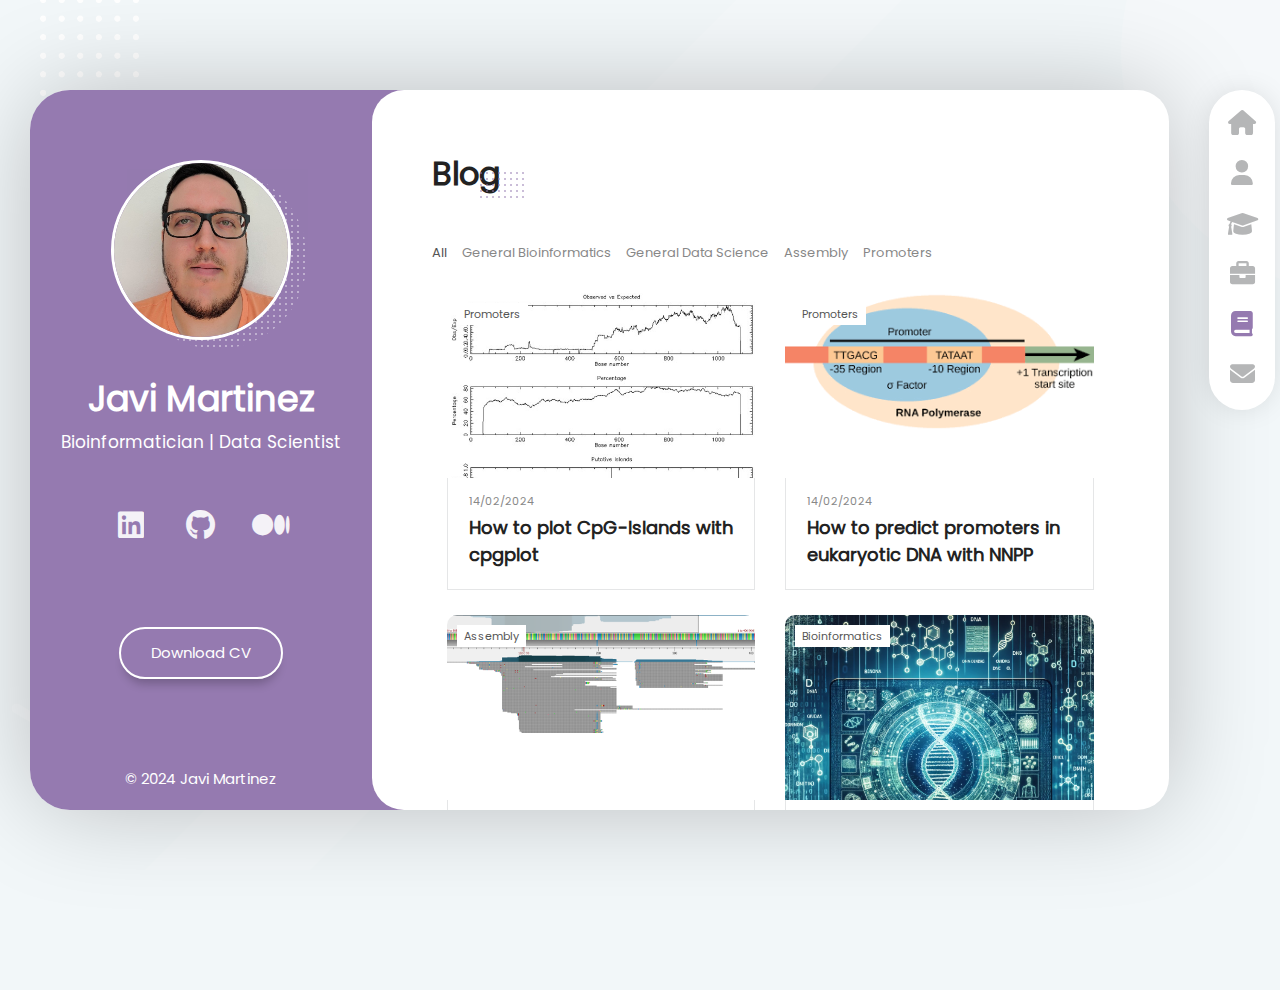
==== blog.html @ c874bdb6 "cpgplot post" ====
<!DOCTYPE html>
<html lang="en">


<head>
    <meta charset="UTF-8">
    <meta name="viewport" content="width=device-width, initial-scale=1.0, maximum-scale=1">
    <title>Javi Martinez | Blog</title>
    <!-- ESTILOS -->
    <link rel="stylesheet" href="assets/fonts/fontawesome-free-6.1.2-web/css/all.min.css">
    <link rel="stylesheet" href="assets/fonts/poppins/poppins.css">
    <link rel="icon" type="image/x-icon" href="assets/img/faviconmorado.ico">
    <link rel="stylesheet" href="assets/css/reset.css">
    <link rel="stylesheet" href="assets/css/scroll.css">
    <link rel="stylesheet" href="assets/css/styles.css">
    <link rel="stylesheet" href="assets/css/responsive.css">
    <script src="assets/js/menu.js" defer></script>
</head>


<body>

    <!-- Layout principal -->
    <div class="layout">

        <!-- Barra lateral -->
        <aside class="layout__aside">
            <section class="aside__user-info">
                
                <!-- Informacion general -->
                <div class="user-info__general">
                    <div class="user-info__container-image">
                        <img src="assets/img/perfil.jpg" alt="Foto de perfil" class="user-info__image">
                    </div>
                    <h2 class="user-info__name">Javi Martinez</h2>
                    <h4 class="user-info__job">Bioinformatician | Data Scientist</h4>
                </div>

                <!-- Navegacion -->
                <nav class="layout__menu">
                    <ul class="menu__list">
                        <li class="menu__option">
                            <a href="index.html" class="menu__link">
                                <i class="menu__icon fa-solid fa-house"></i>
                                <span class="menu__overlay">Home</span>
                            </a>
                        </li>
                        <li class="menu__option">
                            <a href="about.html" class="menu__link">
                                <i class="menu__icon fa-solid fa-user"></i>
                                <span class="menu__overlay">About me</span>
                            </a>
                        </li>
                        <li class="menu__option">
                            <a href="curriculum.html" class="menu__link">
                                <i class="menu__icon fa-solid fa-graduation-cap"></i>
                                <span class="menu__overlay">Curriculum</span>
                            </a>
                        </li>
                        <li class="menu__option">
                            <a href="portfolio.html" class="menu__link">
                                <i class="menu__icon fa-solid fa-briefcase"></i>
                                <span class="menu__overlay">Portfolio</span>
                            </a>
                        </li>
                        <li class="menu__option">
                            <a href="blog.html" class="menu__link menu__link--active">
                                <i class="menu__icon fa-solid fa-book"></i>
                                <span class="menu__overlay">Blog</span>
                            </a>
                        </li>
                        <li class="menu__option">
                            <a href="contact.html" class="menu__link">
                                <i class="menu__icon fa-solid fa-envelope"></i>
                                <span class="menu__overlay">Contact</span>
                            </a>
                        </li>
                    </ul>
                </nav>

                <!-- Redes sociales -->
                <div class="user-info__links">
                    <ul class="links__social">
                        <li class="social__option">
                            <a href="https://www.linkedin.com/in/javier-martinez-delgado/" class="social__link" target="_blank">
                                <i class="social__icon fa-brands fa-linkedin"></i>
                            </a>
                        </li>
                        <li class="social__option">
                            <a href="https://github.com/JaviMartinezBio" class="social__link" target="_blank">
                                <i class="social__icon fa-brands fa-github"></i>
                            </a>
                        </li>
                        <li class="social__option">
                            <a href="https://javimartinezbio.medium.com" class="social__link" target="_blank">
                                <i class="social__icon fa-brands fa-medium"></i>
                            </a>
                        </li>
                    </ul>
                </div>
                <!-- CV -->
                <div class="user-info__buttons">
                    <a href="assets/pdf/CVJavierMartinezDelgadoEN.pdf" class="user-info__btn" target="_blank" rel="noopener noreferrer">Download CV</a>
                </div>
                <!-- Footer -->
                <footer class="user-info__footer">
                    &copy; 2024 Javi Martinez
                </footer>
            </section>
        </aside>

        <!-- MENU RESPONSIVE -->
        <div class="layout__menu--toggle">
            <i class="menu-toggle__icon fa-solid fa-bars"></i>
            <i class="menu-toggle__icon fa-solid fa-xmark"></i>
        </div>
        <!-- CONTENIDO PRINCIPAL -->
        <main class="layout__content">
            <section class="content__page content__blog">
                <header class="blog__header">
                    <h1 class="blog__title">Blog</h1>
                </header>
                <nav class="blog__navbar">
                    <ul class="blog__menu">
                        <li class="blog__option blog__option--active">
                            <a href="#" class="blog__link" data-category="todos">All</a>
                        </li>
                        <li class="blog__option">
                            <a href="#" class="blog__link" data-category="Introductionbioinformatics">General Bioinformatics</a>
                        </li>
                        <li class="blog__option">
                            <a href="#" class="blog__link" data-category="Introductiondatascience">General Data Science</a>
                        </li>
                        <li class="blog__option">
                            <a href="#" class="blog__link" data-category="assembly">Assembly</a>
                        </li>
                        <li class="blog__option">
                            <a href="#" class="blog__link" data-category="promoters">Promoters</a>
                        </li>
                    </ul>
                </nav>
                <section class="blog__articles">
                    <article class="articles__article" data-category="promoters">
                        <div class="article__top">
                            <div class="article__category">Promoters</div>
                            <a href="https://javimartinezbio.medium.com/how-to-plot-cpg-islands-with-cpgplot-89b939dc20ae" class="article__image-link" target="_blank">
                                <div class="article__mask">
                                    <img src="assets/img/cpgplot.jpg" class="article__image">
                                </div>
                                <div class="article__logo">
                                    <i class="fa-solid fa-book article__icon"></i>
                                </div>
                            </a>
                        </div>
                        <div class="article__bottom">
                            <time class="article__date" datetime="2024-08-30">14/02/2024</time>
                            <a href="" class="article__link">
                                <h2 class="article__title">How to plot CpG-Islands with cpgplot</h2>
                            </a>
                        </div>
                    </article>
                    <article class="articles__article" data-category="promoters">
                        <div class="article__top">
                            <div class="article__category">Promoters</div>
                            <a href="https://javimartinezbio.medium.com/how-to-predict-promoters-in-eukaryotic-dna-with-nnpp-2cdaf3b7ef02" class="article__image-link" target="_blank">
                                <div class="article__mask">
                                    <img src="assets/img/promoterprediction.png" class="article__image">
                                </div>
                                <div class="article__logo">
                                    <i class="fa-solid fa-book article__icon"></i>
                                </div>
                            </a>
                        </div>
                        <div class="article__bottom">
                            <time class="article__date" datetime="2024-08-30">14/02/2024</time>
                            <a href="" class="article__link">
                                <h2 class="article__title">How to predict promoters in eukaryotic DNA with NNPP</h2>
                            </a>
                        </div>
                    </article>
                    <article class="articles__article" data-category="assembly">
                        <div class="article__top">
                            <div class="article__category">Assembly</div>
                            <a href="https://javimartinezbio.medium.com/de-novo-assembly-in-ugene-with-cap3-2833558ce14b" class="article__image-link" target="_blank">
                                <div class="article__mask">
                                    <img src="assets/img/UGENECAP3.png" class="article__image">
                                </div>
                                <div class="article__logo">
                                    <i class="fa-solid fa-book article__icon"></i>
                                </div>
                            </a>
                        </div>
                        <div class="article__bottom">
                            <time class="article__date" datetime="2024-08-30">11/02/2024</time>
                            <a href="" class="article__link">
                                <h2 class="article__title">De novo assembly in UGENE with CAP3</h2>
                            </a>
                        </div>
                    </article>
                    <article class="articles__article" data-category="Introductionbioinformatics">
                        <div class="article__top">
                            <div class="article__category">Bioinformatics</div>
                            <a href="https://javimartinezbio.medium.com/types-of-biological-databases-d098a560b082" class="article__image-link" target="_blank">
                                <div class="article__mask">
                                    <img src="assets/img/tiposdebbddbiologicas.png" class="article__image">
                                </div>
                                <div class="article__logo">
                                    <i class="fa-solid fa-book article__icon"></i>
                                </div>
                            </a>
                        </div>
                        <div class="article__bottom">
                            <time class="article__date" datetime="2024-08-30">31/01/2024</time>
                            <a href="" class="article__link">
                                <h2 class="article__title">Types of biological databases</h2>
                            </a>
                        </div>
                    </article>
                    <article class="articles__article" data-category="Introductiondatascience">
                        <div class="article__top">
                            <div class="article__category">Data Science</div>
                            <a href="https://javimartinezbio.medium.com/variable-types-and-properties-3a498f753d45" class="article__image-link" target="_blank">
                                <div class="article__mask">
                                    <img src="assets/img/VariableTypespost.jpg" class="article__image">
                                </div>
                                <div class="article__logo">
                                    <i class="fa-solid fa-book article__icon"></i>
                                </div>
                            </a>
                        </div>
                        <div class="article__bottom">
                            <time class="article__date" datetime="2024-08-30">31/05/2022</time>
                            <a href="" class="article__link">
                                <h2 class="article__title">Variable types and properties. A simple review</h2>
                            </a>
                        </div>
                    </article>
                </section>
            </section>
        </main>
    </div>
    <script src="assets/js/blog.js"></script>
</body>
</html>
---- assets/fonts/poppins/poppins.css ----
@font-face {
    font-family: "Poppins";
    src: url("./Poppins-Regular.ttf") format("truetype");
    font-weight: 400;
    font-style: normal;
}
---- assets/css/scroll.css ----
:root{
    --color-scrollbar: #d3d3d3;
    --color-background-scrollbar: #eeeeee;
}
/* MOZ y FIREFOX */
.content__page{
    scrollbar-width: thin;
    scrollbar-color: var(--color-scrollbar) transparent;
}
/* WEBKIT CHROME CHROMIUM */
.content__page::-webkit-scrollbar{
    width: 25px;
    background: transparent;
}

.content__page::-webkit-scrollbar-thumb{
    border: 10px solid transparent;
    box-shadow: none;
    border-radius: 40px;
}

.content__page:hover::-webkit-scrollbar-thumb{
    box-shadow: inset 0 0 0 10px var(--color-scrollbar);
}

.content__page:hover::-webkit-scrollbar-thumb:hover{
    box-shadow: inset 0 0 0 10px var(--color-secondary);
    border: 8.75px solid transparent;
}

.content__page::-webkit-scrollbar-track{
    background: transparent;
    border-radius: 40px;
    margin: 40px 0;
}

/* SCROLL CHROME BARRA LATERAL */
.layout__aside::-webkit-scrollbar{
    width: 25px;
    background: var(--color-secondary);
}

.layout__aside::-webkit-scrollbar-thumb{
    border: 10px solid transparent;
    box-shadow: none;
    border-radius: 40px;
}

.layout__aside:hover::-webkit-scrollbar-thumb{
    box-shadow: inset 0 0 0 10px var(--color-principal);
}

.layout__aside:hover::-webkit-scrollbar-thumb:hover{
    box-shadow: inset 0 0 0 10px var(--color-principal);
    border: 8.75px solid transparent;
}

.layout__aside::-webkit-scrollbar-track{
    background: transparent;
    border-radius: 40px;
    margin: 40px 0;
}

/* SCROLL MOZ BARRA LATERAL */
.layout__aside{
    scrollbar-width: thin;
    scrollbar-color: var(--color-scrollbar) var(--color-secondary);
}
---- assets/css/styles.css ----
/* Interesante lo de las variables, el margin 10vh auto para centrar, el rem, el hacer la foto redonda con overflow hidden y ponerle un borde */
/* Overflow auto para el scroll */
/* La funcion calc para calcular 50%-3rem */
/* VARIABLES */

:root{
    --color-principal: #ffffff;
    --color-secondary: #957AB0; 
    --color-background: #F2F7F9;
    --color-transparent: transparent;
    --color-icons: #B5B6B7;
    --color-titles: #222222;
    --color-subtitles: #888888;
    --color-text: #555555;
    --color-border-reviews:#E5E6E7;
    --color-company: #A5A6A7;
    --color-certificates: #F5F5F5;
    --color-background-contact: #FCFCFC;
}
/* 4B908B turquesa oscuro */
/* 957AB0 */
/* :root{
    --color-principal: #ffffff;
    --color-secondary: #04B4E0; 
    --color-background: #F2F7F9;
    --color-transparent: transparent;
    --color-icons: #B5B6B7;
    --color-titles: #222222;
    --color-subtitles: #888888;
    --color-text: #555555;
    --color-border-reviews:#E5E6E7;
    --color-company: #A5A6A7;
    --color-certificates: #F5F5F5;
    --color-background-contact: #FCFCFC;
} */


/* ESTILOS GENERALES */
html{
    font-size: 10px;
}

body{
    width: 100%;
    height: 100%;
    font-family: "Poppins",Helvetica, sans-serif;
    font-size: 1.5rem;
    background-color: var(--color-background);
    color: var(--color-text);
    overflow: hidden;
}

h1,h2,h3,h4,h5,h6{
    color: var(--color-titles);
}

/* IMAGEN DE FONDO */
body{
    background-image: url("../img/fondo.png");
    background-repeat: no-repeat;
    background-size: cover;
    background-position: -20px -120px;
}

/* ESTRUCTURA PRINCIPAL */
.layout{
    position: relative;
    min-width: 1290px;
    width: 75%;
    height: 80vh;
    min-height: 80vh;
    margin: 10vh auto;
    display: grid;
    grid-template-areas: "aside content";
    grid-template-columns: 30% 70%;
    /* Sombra */
    border-radius: 4rem;
    box-shadow: 0 0 100px -5px rgba(0, 0, 0, 0.25);
    /* overflow: hidden; */
}

/* BARRA LATERAL AZUL */
.layout__aside{
    grid-area: aside;
    border-radius: 4rem 0 0 4rem;
    overflow: auto;
    overflow-x: hidden;
}

.aside__user-info{
    display: flex;
    flex-direction: column;
    align-items: center;
    text-align: center;

    min-height: 100%;
    min-width: 30rem;

    background-color: var(--color-secondary);
    color: var(--color-principal);
}

.user-info__container-image{
    position: relative;
    display: inline-block;
    width: 18rem;
    margin-top: 7rem;
    z-index: 1;
    /* overflow: hidden; */
    /* Se comenta para poder poner la sombra detras de la foto, y se pone el backgroundcolor, border y borderradius a la imagen */
}

.user-info__image{
    width: 100%;
    background-color: var(--color-principal);
    border: 0.3rem solid var(--color-principal);
    border-radius: 20rem;
    
}

.user-info__container-image::after{
    content: '';
    position: absolute;
    z-index: -1;
    top: 5%;
    left: 9%;
    width: 100%;
    height: 100%;
    background-image: -webkit-repeating-radial-gradient(center center, #fff, #fff 1px, transparent 0px, transparent 100%);
    background-size: 0.6rem 0.6rem;
    border-radius: 20rem;
    opacity: 0.4;
}

.user-info__name{
    color: var(--color-principal);
    font-size: 3.5rem;
    margin-top: 2.6rem;
}

.user-info__job{
    color: var(--color-principal);
    font-size: 1.7rem;
    font-weight: 200;
    margin-top: 0.5rem;
}

.user-info__links{
    margin-top: 2.5rem;
    margin-bottom: 3.6rem;
}

.links__social{
    margin-top: 2rem;
    text-align: center;
    display: flex;
    flex-direction: row;
}

.social__option{
    height: 5rem;
    width: 5rem;
    font-size: 3rem;
    line-height: 5rem;
    opacity: 0.9;
    border-radius: 3rem;
    transition: all 0.3s ease-in-out;
    margin: 0 1rem;
}

.social__option:hover{
    opacity: 1;
    background-color: rgba(255, 255, 255, 0.20);
}

.user-info__buttons{
    margin-top: 4rem;
    text-align: center;
    margin-bottom: 4rem;
}

.user-info__btn{
    padding: 3rem;
    padding-top: 1.3rem;
    padding-bottom: 1.3rem;
    border: 2px solid var(--color-principal);
    border-radius: 3.2rem;
    color: var(--color-principal);
    box-shadow: 0 10px 10px -5px rgba(0, 0, 0, 0.22);
    transition: all 0.3s ease-in-out;
}

.user-info__btn:hover{
    background-color: var(--color-principal);
    color: var(--color-secondary);
}

.user-info__footer{
    position: absolute;
    bottom: 2rem;
    font-size: 1.5rem;
}

/* CONTENIDO */
.layout__content{
    grid-area: content;
    background-color: var(--color-secondary);
    border-radius: 0 10rem 10rem 0;
    height: 100%;
    min-height: 100%;
}

.content__page{
    /* height: 100%; */
    background-color: var(--color-principal);
    min-height: 100%;
    border-radius: 3.2rem;
    display: flex;
    flex-direction: column;
    justify-content: center;
    align-items: center;
}

.page__name{
    font-size: 6rem;
    margin-bottom: 1rem;
}

.page__job{
    font-size: 2.1rem;
    font-weight: lighter;
    color: var(--color-subtitles);

}





/* MENU LATERAL */
.layout__menu{
    display: block;
    position: absolute;
    top: 0;
    right: -150px;
    background-color: var(--color-transparent);
    min-width: 11rem;
}

.menu__list{
    display: flex;
    flex-direction: column;
    justify-content: space-between;
    align-items: center;
    position: relative;
    background-color: var(--color-principal);
    width: 60%;
    min-height: 32rem;
    box-shadow: 0 0 3rem -0.5rem rgba(0, 0, 0, 0.15);
    border-radius: 5rem;
    padding: 2rem 0;
}

.menu__option{
    display: block;
    width: 100%;
    text-align: center;
}


.menu__icon{
    color: var(--color-icons);
    font-size: 2.5rem;
    transition: all 0.2s ease-in-out;
}

.menu__option:hover .menu__icon,
.menu__link--active .menu__icon{
    color: var(--color-secondary);
}

.menu__overlay{
    position: absolute;
    margin-top: -2.8rem;
    opacity: 0;
    display: block;
    color: var(--color-principal);
    background-color: var(--color-secondary);
    white-space: nowrap;
    padding: 0.5rem 1rem;
    /* transition: all 0.1s ease-in-out; */
}

.menu__link:hover .menu__overlay{
    opacity: 1;
    right: 100%;
}

/* SOBRE MI */
/* ESTILOS GENERALES PARA OTRAS PAGINAS */
.content__about,
.content__resume{
    height: 100%;
    min-height: 100%;
    overflow: auto;
    padding: 6rem;
    padding-right: 3rem;
    display: block;
}

.about__header,
.resume__header{
    margin-bottom: 4.5rem;
    display: inline-block;
}

.about__title,
.resume__title{
    font-size: 3.2rem;
    position: relative;
}

.about__title::after,
.resume__title::after{
    content: "";
    position: absolute;
    width: 50px;
    height: 30px;	
    background-image: -webkit-repeating-radial-gradient(center center, var(--color-secondary), var(--color-secondary) .75px, transparent 0px, transparent 100%);
    background-size: 0.6rem 0.6rem;
    top: 20px;
    right: -28px;
    opacity: 0.5;
}

.title__color{
    color: var(--color-secondary);
}

/* INFORMACION PERSONAL DE SOBRE MI */
.about__personal-info{
    width: 100%;
    display: flex;
    flex-direction: row;
    margin-bottom: 5rem;
}

.personal-info__bio{
    flex-basis: 55%;
}

.personal-info__description{
    font-size: 1.5rem;
    line-height: 2.4rem;
}

.personal-info__data{
    flex-basis: 40%;
    padding: 0 1.5rem;
    margin-left: 5rem;
}

.personal-info__option{
    margin-bottom: 1rem;
}

.personal-info__title{
    color: var(--color-secondary);
    margin-right: 0.5rem;
    font-weight: 700;
}
/* ESTILOS COMPARTIDOS SERVICIOS Y REVIEWS */
.about__services,
.about__reviews{
    width: 100%;
    margin-bottom: 3rem;
}
.services__header,
.reviews__header{
    display: inline-block;
    padding-right: 1.2rem;
    position: relative;
    margin-bottom: 2.5rem;
}

/* SERVICIOS */
.services__title,
.reviews__title{
    font-size: 2.1rem;
}
.services__title::after,
.reviews__title::after{
    content: "";
    position: absolute;
    width: 30px;
    height: 20px;	
    background-image: -webkit-repeating-radial-gradient(center center, var(--color-secondary), var(--color-secondary) .75px, transparent 0px, transparent 100%);
    background-size: 0.6rem 0.6rem;
    top: 15px;
    right: 0px;
    opacity: 0.5;
}

.services__container{
    display: flex;
    flex-direction: row;
    width: 100%;
    flex-wrap: wrap;
}

.services__service{
    flex-basis: calc(50% - 3rem);
    margin-right: 3rem;
    margin-bottom: 1.5rem;
}

.service__real-icon{
    color: var(--color-secondary);
    font-size: 3.8rem;
}

.service__title{
    font-size: 1.8rem;
    margin: 0.5rem 0;
}

.service__description{
    font-size: 1.5rem;
    line-height: 2.4rem;
    /* text-align: justify; */
}

/* REVIEWS */
.reviews__container{
    width: 100%;
    display: flex;
    flex-direction: row;
    flex-wrap: wrap;
}

.reviews__review{
    flex-basis: calc(50% - 2.5rem);
    border: 2px solid var(--color-border-reviews);
    border-radius: 2rem;
    padding-top: 0;
    padding-right: 2.5rem;
    padding-left: 2.5rem;
    padding-bottom: 1.5rem;
    margin-right: 2.5rem;
    margin-top: 4.5rem;
    margin-bottom: 1rem;
}

.review__image-container{
    width: 100%;
}

.review__image{
    max-width: 9rem;
    max-height: 9rem;
    border-radius: 9rem;
    margin: 0 auto;
    margin-top: -4.5rem;
    margin-bottom: 2rem;
    box-shadow: 0 10px 10px -7px rgba(0, 0, 0, 0.22);
}

.review__description{
    margin-bottom: 1rem;
}

.review__text{
    font-size: 1.5rem;
    line-height: 2.4rem;
    /* text-align: justify; */
}

.review__author{
    margin-top: 2rem;
    display: flex;
    flex-direction: row;
    justify-content: space-between;
}

.review__name{
    margin-bottom: 0.5rem;
    font-size: 1.5rem;
}

.review__company{
    color: var(--color-company);
    font-weight: 300;
    font-size: 1.3rem;
}

.review__icon{
    font-size: 4rem;
    opacity: 0.5;
    color: var(--color-secondary);
}

/* CLIENTES */
.about__clients{
    width: 100%;
    margin-bottom: 2rem;
}

.clients__header{
    display: inline-block;
    padding-right: 1.2rem;
    position: relative;
    margin-bottom: 3rem;
}

.clients__title{
    font-size: 2.1rem;
}

.clients__title::after{
    content: "";
    position: absolute;
    width: 30px;
    height: 20px;	
    background-image: -webkit-repeating-radial-gradient(center center, var(--color-secondary), var(--color-secondary) .75px, transparent 0px, transparent 100%);
    background-size: 0.6rem 0.6rem;
    top: 15px;
    right: 0px;
    opacity: 0.5;
}

.clients__container{
    width: 100%;
    display: flex;
    flex-direction: row;
    /* flex-wrap: wrap; */
    justify-content: space-between;
}

.clients__link{
    display: block;
    width: 100%;
    opacity: 0.7;
    transition: all 0.3s ease-in-out;
}
.clients__link:hover{
    display: block;
    width: 100%;
    opacity: 1;
}

.clients__image{
    width: 145px;
    padding: 1.5rem;
    margin-bottom: 1.5rem;
}

/* PRECIO */
.about__prices{
    width: 100%;
    margin-bottom: 5rem;
}

.prices__header{
    display: inline-block;
    padding-right: 1.2rem;
    position: relative;
    margin-bottom: 3rem;
}

.prices__title{
    font-size: 2.1rem;
}

.prices__title::after{
    content: "";
    position: absolute;
    width: 30px;
    height: 20px;	
    background-image: -webkit-repeating-radial-gradient(center center, var(--color-secondary), var(--color-secondary) .75px, transparent 0px, transparent 100%);
    background-size: 0.6rem 0.6rem;
    top: 15px;
    right: 0px;
    opacity: 0.5;
}

.prices__container{
    margin-bottom: 5rem;
    display: flex;
    flex-direction: row;
    /* flex-wrap: wrap; */
    /* justify-content: space-between; */
}

.prices__box{
    flex-basis: 50%;
    border: 2px solid var(--color-border-reviews);
    padding: 3rem;
    margin-right: 3rem;
    border-radius: 1.5rem;
    text-align: center;
    transition: all 0.3s ease-in-out;
}

.prices__box:last-of-type{
    margin-right: 0;
}

.prices__box:hover{
    box-shadow: 0 18px 24px -10px rgba(0, 0, 0, 0.15);
    transform: translateY(-1rem);
}

.prices__subtitle{
    margin-bottom: 3rem;
}

.prices__text{
    position: relative;
    display: inline-block;
}

.prices__box:hover .prices__text::after{
    content: "";
    height: 0.2rem;
    background-color: var(--color-secondary);
    position: absolute;
    left: 0;
    bottom: -0.3rem;
    right: 0;
}

.prices__price{
    padding-bottom: 1rem;
}

.prices__number{
    font-size: 4.2rem;
    line-height: 1;
    color: var(--color-titles);
    display: block;
}

.prices__advice{
    color: var(--color-subtitles);
    display: block;
}

.prices__buy{
    padding-top: 2.5rem;
    padding-bottom: 3rem;
}

.prices__btn{
    display: inline-block;
    border: 2px solid var(--color-border-reviews);
    box-shadow: 0 10px 10px -8px var(--color-border-reviews);
    border-radius: 3rem;
    padding: 1.2rem 3.1rem;
    transition: all 0.3s ease-in-out;
}

.prices__btn:hover{
    background-color: var(--color-secondary);
    color: var(--color-principal);
    border: 2px solid var(--color-secondary);
}

.prices__reward{
    font-size: 1.4rem;
    padding: 0.6rem 0;
}

/* EXTRA */
.about__extra{
    width: 100%;
    margin-bottom: 5rem;
}

.extra__header{
    display: inline-block;
    padding-right: 1.2rem;
    position: relative;
    margin-bottom: 3rem;
}

.extra__title{
    font-size: 2.1rem;
}

.extra__title::after{
    content: "";
    position: absolute;
    width: 30px;
    height: 20px;	
    background-image: -webkit-repeating-radial-gradient(center center, var(--color-secondary), var(--color-secondary) .75px, transparent 0px, transparent 100%);
    background-size: 0.6rem 0.6rem;
    top: 15px;
    right: 0px;
    opacity: 0.5;
}

.extra__container{
    width: 100%;
    display: flex;
    flex-direction: row;
    flex-wrap: wrap;
    justify-content: space-between;
    margin-bottom: 1.5rem;
}

.extra__info{
    flex-basis: 30%;
    border: 2px solid var(--color-border-reviews);
    text-align: center;
    border-radius: 1rem;
    padding: 2.5rem 1rem;
    transition: all 0.3s ease-in-out;
}

.extra__info:hover{
    box-shadow: 0 18px 24px -10px rgba(0, 0, 0, 0.15);
    transform: translateY(-0.5rem);
}

.extra__icon{
    font-size: 3.3rem;
    color: var(--color-secondary);
    margin-bottom: 1rem;
}

.extra__subtitle{
    font-size: 1.5rem;
    margin: 1.5rem;
}

.extra__quantity{
    display: block;
    font-size: 3.6rem;
    line-height: 5rem;
    margin: 1.5rem 1rem;
    margin-bottom: 0;
    color: var(--color-subtitles);
}

/* CURRICULUM */

.resume__subheader{
    display: inline-block;
    padding-right: 1.2rem;
    position: relative;
    margin-bottom: 3rem;
}

.resume__subtitle{
    font-size: 2.1rem;
}

.resume__subtitle::after{
    content: "";
    position: absolute;
    width: 30px;
    height: 20px;	
    background-image: -webkit-repeating-radial-gradient(center center, var(--color-secondary), var(--color-secondary) .75px, transparent 0px, transparent 100%);
    background-size: 0.6rem 0.6rem;
    top: 15px;
    right: 0px;
    opacity: 0.5;
}

.resume__container{
    width: 100%;
    display: flex;
    flex-direction: row;
}

.resume__left{
    flex-basis: 58%;
    margin-right: 1.5rem;
}

.resume__timelines{
    margin-bottom: 5rem;
}

.timelines__timeline{
    position: relative;
    width: 100%;
    display: flex;
    flex-direction: row;
    margin-bottom: 1.5rem;
}

.timeline__header{
    flex-basis: 30%;
    text-align: right;
    padding-right: 2.5rem;
}

.timeline_year{
    margin: 0.3rem 0;
    line-height: 1.9rem;
    font-size: 1.4rem;
}

.timeline__company{
    display: block;
    font-size: 1.3rem;
    font-weight: 300;
    color: var(--color-company);
}

.timeline__description{
    width: 70%;
    padding-left: 2.5rem;
    padding-right: 1.5rem;
}

.timeline__title{
    font-size: 1.6rem;
    margin-bottom: 0.3rem;
}

.timeline__text{
    font-size: 1.3rem;
    margin-bottom: 1rem;
}

.timeline__divider{
    position: absolute;
    top: 0;
    left: 30%;
    bottom: -18px;
    width: 1px;
    background-color: var(--color-background-scrollbar);
}

.timeline__divider::before{
    content: "";
    position: absolute;
    width: 17px;
    height: 17px;
    background-color: var(--color-secondary);
    border-radius: 10rem;
    margin-top: 0.4rem;
    margin-left: -0.8rem;
    opacity: 0.25;
}

.timeline__divider::after{
    content: "";
    position: absolute;
    width: 9px;
    height: 9px;
    background-color: var(--color-principal);
    border-radius: 10rem;
    margin-top: 0.8rem;
    margin-left: -0.4rem;
    opacity: 1;
    border: 2px solid var(--color-secondary);
}

/* DERECHA */
.resume__right{
    flex-basis: 41%;
    padding: 0 1.8rem;
}

.resume__skills{
    width: 100%;
    margin-bottom: 3rem;
}

.skills__title{
    display: flex;
    justify-content: space-between;
}

.skills__text{
    font-size: 1.3rem;
    line-height: 1.4rem;
    margin-bottom: 0.4rem;
}

.skills__number{
    font-size: 1.1rem;
    line-height: 1.4rem;
    margin-bottom: 0.4rem;
    color: var(--color-subtitles);
}

.skills__progressbar{
    height: 1rem;
    border: 1px solid var(--color-secondary);
    border-radius: 1rem;
    background-color: var(--color-principal);
    margin-bottom: 2rem;
}

.skills_percentage{
    background-color: var(--color-secondary);
    border: 2px solid var(--color-principal);
    height: 0.8rem;
    border-radius: 1rem;
    width: 40%;
}

.knowledges__list{
    display: flex;
    flex-direction: row;
    flex-wrap: wrap;
}

.knowledges__option{
    background-color: var(--color-secondary);
    border-radius: 0.3rem;
    color: var(--color-principal);
    font-size: 1.3rem;
    padding: 0.5rem 1rem;
    margin: 0.3rem;
}

.certificates__container{
    display: flex;
    flex-direction: row;
    flex-wrap: wrap;
    gap: 3rem;
}

.certificates__certificate{
    flex-basis: calc(50% - 1.5rem);
    border: 2px solid var(--color-border-reviews);
    border-radius: 0.8rem;
    display: flex;
    flex-direction: row;
}

.certificate__logo{
    flex-basis: 30%;/* Altura fija, ajusta este valor según tus necesidades */
    background-color: var(--color-certificates);
    padding: 2.5rem;
    display: flex;
    justify-content: center;
    align-items: center;
}


.certificate__image{
    width: 10rem;
}

.certificate__content{
    flex-basis: 70%;
    padding: 2rem 2.5rem;
    display: flex;
    flex-direction: column;
    justify-content: center;
}

.certificate__title{
    font-size: 1.6rem;
    margin-bottom: 0.5rem;
    height: 100%;
}

.certificate__id{
    display: block;
    font-size: 1.3rem;
    color: var(--color-subtitles);
    margin-bottom: 0.3rem;
}

.certiticate__date{
    font-size: 1.2rem;
    color: var(--color-subtitles);
    opacity: 0.9;
}

/* PORTFOLIO */
.content__portfolio{
    height: 100%;
    min-height: 100%;
    overflow: auto;
    padding: 6rem;
    padding-right: 3rem;
    display: block;
}

.portfolio__header{
    display: inline-block;
    margin-bottom: 4.5rem;
}

.portfolio__title{
    font-size: 3.2rem;
    position: relative;
}

.portfolio__title::after{
    content: "";
    position: absolute;
    width: 50px;
    height: 30px;	
    background-image: -webkit-repeating-radial-gradient(center center, var(--color-secondary), var(--color-secondary) .75px, transparent 0px, transparent 100%);
    background-size: 0.6rem 0.6rem;
    top: 20px;
    right: -28px;
    opacity: 0.5;
}


/* PORTFOLIO */
.portfolio__navbar{
    margin-bottom: 3rem;
}

.portfolio__menu{
    display: flex;
    flex-direction: row;
    flex-wrap: wrap;
    gap: 1.5rem;
}

.portfolio__option{
    font-size: 1.3rem;
    opacity: 0.7;
}

.portfolio__option--active{
    opacity: 1;
}

.portfolio__link{
    cursor: pointer;
}

.portfolio__link:hover{
    opacity: 1;
    color: var(--color-secondary);
    text-shadow: 0 0 1px rgba(0, 0, 0, 0.25);
}

.portfolio__gallery{
    display: flex;
    flex-direction: row;
    flex-wrap: wrap;
    gap: 1.5rem;
}

.gallery__item{
    flex-basis: calc(33.333% - 1.5rem);
    padding: 0.7rem;
    position: relative;
    /* border: 2px solid var(--color-border-reviews); */
    /* border-radius: 1rem; */
}

.gallery__container-image{
    overflow: hidden;
    border-radius: 1rem 1rem 0 0;
}
.gallery__image{
    transition: all 0.3s ease-in-out;
}

.gallery__image:hover{
    transform: scale(1.1);
}

.gallery__title{
    font-size: 1.6rem;
    padding: 1.5rem 0;
    font-weight: bold;
    border: 1px solid var(--color-border-reviews);
    border-top: 0;
    padding-left: 1.3rem;
}

.gallery__icon{
    position: absolute;
    top: 1.5rem;
    right: 1.5rem;
    background-color: var(--color-principal);
    color: var(--color-secondary);
    width: 3rem;
    height: 3rem;
    font-size: 1.6rem;
    text-align: center;
    line-height: 3rem;
    transition: all 0.45s ease-in-out;
    opacity: 0;
}

.gallery__category{
    position: absolute;
    top: 1.5rem;
    left: 1.5rem;
    background-color: var(--color-principal);
    color: var(--color-text);
    transition: all 0.45s ease-in-out;
    padding: 0.2rem 0.7rem;
    font-size: 1.1rem;
    opacity: 0;
}

.gallery__item:hover .gallery__icon,
.gallery__item:hover .gallery__category{
    opacity: 1;
}

.gallery__item:hover .gallery__title{
    color: var(--color-secondary);
}

.hidden{
    display: none;
}

/* BLOG */
.content__blog{
    height: 100%;
    min-height: 100%;
    overflow: auto;
    padding: 6rem;
    padding-right: 3rem;
    display: block;
}

.blog__header{
    display: inline-block;
    margin-bottom: 4.5rem;
}

.blog__title{
    font-size: 3.2rem;
    position: relative;
}

.blog__title::after{
    content: "";
    position: absolute;
    width: 50px;
    height: 30px;	
    background-image: -webkit-repeating-radial-gradient(center center, var(--color-secondary), var(--color-secondary) .75px, transparent 0px, transparent 100%);
    background-size: 0.6rem 0.6rem;
    top: 20px;
    right: -28px;
    opacity: 0.5;
}

/* BLOG */

.blog__navbar{
    margin-bottom: 3rem;
}

.blog__menu{
    display: flex;
    flex-direction: row;
    flex-wrap: wrap;
    gap: 1.5rem;
}

.blog__option{
    font-size: 1.3rem;
    opacity: 0.7;
}

.blog__option--active{
    opacity: 1;
}

.blog__link{
    cursor: pointer;
}

.blog__link:hover{
    opacity: 1;
    color: var(--color-secondary);
    text-shadow: 0 0 1px rgba(0, 0, 0, 0.25);
}

.blog__articles{
    display: flex;
    flex-direction: row;
    flex-wrap: wrap;
    margin-bottom: 2.5rem;
}

.articles__article{
    flex-basis: calc(50% - 1.5rem);
    padding: 0 1.5rem;
    position: relative;
    /* border: 2px solid var(--color-border-reviews); */
    border-radius: 1rem;
    /* overflow: hidden; */
    margin-bottom: 2.5rem;
}

.article__top{
    position: relative;
    overflow: hidden;
}

.article__category{
    position: absolute;
    top: 1rem;
    left: 1rem;
    font-size: 1.1rem;
    background-color: var(--color-principal);
    color: var(--color-text);
    padding: 0.1rem 0.7rem;
    line-height: 2rem;
    z-index: 3;
}

.article__mask{
    width: 100%;
    height: 18.5rem;
    overflow: hidden;
    border-radius: 1rem 1rem 0 0;
}

.article__image{
    display: block;
    z-index: 1;
    transition: all 0.45s ease-in-out;
}

.article__top:hover .article__image{
    transform: scale(1.1);
}

.article__logo{
    transition: all 0.45s ease-in-out;
    opacity: 0;
}

.article__icon{
    font-size: 4.4rem;
    position: absolute;
    top: calc(50% - 2.2rem);
    left: calc(50% - 2.2rem);
    color: var(--color-principal);
    width: 4.4rem;
    text-align: center;
}

.article__top:hover .article__logo{
    opacity: 1;
}

.article__bottom{
    padding: 2.1rem;
    padding-top: 1.5rem;
    border: 0.1rem solid var(--color-border-reviews);
    border-top: 0;
}

.article__date{
    display: block;
    font-size: 1.1rem;
    /* line-height: 1.2rem; */
    font-weight: 300;
    color: var(--color-subtitles);
}

.article__title{
    font-size: 1.8rem;
    margin-top: 0.5rem;
}

/* CONTACT */
.content__contact{
    height: 100%;
    min-height: 100%;
    overflow: auto;
    padding: 6rem;
    padding-right: 3rem;
    display: block;
}

.contact__header{
    display: inline-block;
    margin-bottom: 4.5rem;
}

.contact__title{
    font-size: 3.2rem;
    position: relative;
}

.contact__title::after{
    content: "";
    position: absolute;
    width: 50px;
    height: 30px;	
    background-image: -webkit-repeating-radial-gradient(center center, var(--color-secondary), var(--color-secondary) .75px, transparent 0px, transparent 100%);
    background-size: 0.6rem 0.6rem;
    top: 20px;
    right: -28px;
    opacity: 0.5;
}

.contact__container{
    display: flex;
    flex-direction: row;
}

.contact__info{
    flex-basis: 33%;
    padding: 0 1.5rem;
}

.contact__data{
    width: 100%;
    margin-bottom: 1.5rem;
    padding: 2rem 1rem;
    text-align: center;
    background-color: var(--color-background-contact);
    border: 1px solid var(--color-border-reviews);
}

.contact__icon{
    font-size: 3.3rem;
    color: var(--color-secondary);
}

.contact__subtitle{
    font-size: 1.5rem;
    margin-top: 1rem;
}

.contact__form-header{
    display: inline-block;
    padding-right: 1.2rem;
    position: relative;
    margin-bottom: 3rem;
}

.form-header__title{
    font-size: 2.1rem;
}

.form-header__title::after{
    content: "";
    position: absolute;
    width: 30px;
    height: 20px;	
    background-image: -webkit-repeating-radial-gradient(center center, var(--color-secondary), var(--color-secondary) .75px, transparent 0px, transparent 100%);
    background-size: 0.6rem 0.6rem;
    top: 15px;
    right: 0px;
    opacity: 0.5;
}

.contact__form-box{
    flex-basis: 66%;
    padding: 0 1.5rem;
}

.form__container{
    display: flex;
    flex-direction: row;
}

.form__left{
    flex-basis: 47%;
    margin-right: 1.5rem;
}

.form__group{
    position: relative;
    margin-bottom: 2.5rem;
}

.form__input{
    position: relative;
    width: 100%;
    height: 4.2rem;
    display: block;
    border: 2px solid var(--color-border-reviews);
    border-radius: 0.5rem;
    font-size: 1.5rem;
    padding: 1rem 1.2rem;
    outline: none;
    box-shadow: 0 1rem 1rem -0.8rem rgba(0, 0, 0, 0.10);
    background-color: transparent;
    line-height: 2.1rem;
}

.form__input:focus{
    border-color: var(--color-secondary);
}

.form__label{
    position: absolute;
    top: 1rem;
    left: 1.5rem;
    color: var(--color-company);
    transition: all 0.3s ease-in-out;
    pointer-events: none;
}

.form__input:focus~label,
.form__input:not(:placeholder-shown)~label{
    top: -2rem;
    left: 0rem;
    font-size: 1.3rem;
    color: var(--color-secondary);
}

.form__input::-webkit-input-placeholder{
    color: transparent;
}

.form__input::-moz-placeholder{
    color: transparent;
}

.form__right{
    flex-basis: 50%;
    max-width: 50%;
    max-height: 100%;
}

.form__group--textarea{
    height: 100%;
}

.form__input--textarea{
    display: block;
    resize: none;
    height: 100%;
}

.form__button{
    cursor: pointer;
    padding: 1rem 3rem;
    font-size: 1.5rem;
    border: 0.2rem solid var(--color-secondary);
    color: var(--color-titles);
    background-color: var(--color-principal);
    border-radius: 3rem;
    box-shadow: 0 1rem 1rem -0.8rem rgba(0, 0, 0, 0.22);
    transition: all 0.3s ease-in-out;
}

.form__button:hover{
    background-color: var(--color-secondary);
    color: var(--color-principal);
}

.contact__map{
    width: 100%;
    min-height: 15rem;
    margin-bottom: 3.5rem;
    overflow: hidden;
}

.contact__iframe{
    width: 100%;
    height: 14rem;
}
---- assets/css/responsive.css ----
.layout__menu--toggle{
    display: none;
}

@media (max-width: 1490px) {
    body{
        padding: 0;
    }
    .layout{
        min-width: auto;
        width: 85%;
    }
}

@media (max-width: 1320px) {
    .layout{
        width: 89%;
        margin-left: 3rem;
    }
}

@media (max-width: 1160px) {
    .layout{
        width: 85%;
        margin-left: 4rem;
    }
    .certificates__certificate{
        flex-basis: 100%;
    }
}

@media (max-width: 1160px) {
    body{
        background-image: none;
        position: static;
    }

    .layout{
        width: 100%;
        height: 100%;
        min-height: 100%;
        margin: 0;
        border-radius: 0;
        grid-template-areas: 'content';
        grid-template-columns: 100%;
    }

    .layout__menu--toggle{
        z-index: 9999;
        display: block;
        position: absolute;
        width: 4.8rem;
        height: 4.8rem;
        line-height: 4.8rem;
        text-align: center;
        background-color: var(--color-secondary);
        right: 1rem;
        top: 1rem;
        font-size: 2.5rem;
        border-radius: 3rem;
        color: var(--color-principal);
        cursor: pointer;
        transition: all .5s ease-in-out;
    }

    .menu-toggle__icon{
        color: var(--color-principal);
        display: block;
        position: absolute;
        top: 25%;
        left: 28%;
        transition: all .3s ease-in-out;
    }

    .fa-xmark{
        opacity: 0;
    }

    .fa-bars{
        opacity: 1;
    }

    .layout__aside{
        display: block;
        position: absolute;
        max-width: 330px;
        top: 0;
        right: 0;
        bottom: 0;
        border-radius: 0;
        text-align: center;
        overflow: auto;
        transition: all .3s ease-in-out;
        z-index: 999;
        margin-right: -100%;
        opacity: 0;
    }

    .layout__aside--visible{
        margin-right: 0;
        opacity: 1;
        width: 100%;
    }

    .layout__aside--hidden{
        margin-right: -100%;
        opacity: 0;
    }

    .layout__content{
        border-radius: 0;
        background-color: transparent;
        height: 100%;
        width: 100%;
    }

    .content__page{
        border-radius: 0;
        height: 100vh;
    }

    .layout__menu{
        position: static;
        margin: 3rem 0;
    }

    .user-info__container-image{
        width: 13rem;
        margin-top: 3rem;
        display: inline-block;
    }

    .user-info__name{
        font-size: 3rem;
        margin-top: 0.5rem;
        margin-bottom: 1rem;
    }

    .menu__list{
        position: static;
        width: 100%;
        background-color: var(--color-secondary);
        box-shadow: none;
        margin-left: 0;
        padding: 0;
        min-height: auto;
    }

    .menu__icon{
        display: none;
    }

    .menu__overlay{
        position: static;
        opacity: 0.7;
        margin-top: 0;
        padding: 0;
        box-shadow: none;
        font-size: 1.6rem;
    }

    .menu__link--active .menu__overlay{
        opacity: 1;
    }

    .menu__link{
        text-decoration: none;
        display: block;
        padding: 1.2rem;
    }

    .links__social{
        margin-top: 0;
    }

    .user-info__footer{
        position: static;
        padding-bottom: 2rem;
    }
}

@media (max-width: 800px) {
    .reviews__review{
        flex-basis: 100%;
        margin-top: 6rem;
    }
    
    .reviews__container{
        flex-direction: column;
    }

    .clients__container{
        flex-wrap: wrap;
        justify-content: space-around;
    }

    .prices__container{
        flex-direction: column;
    }

    .prices__box{
        flex-basis: 100%;
        margin: 0;
    }
    .prices__box:last-child{
        margin-top: 2rem;
    }

    .gallery__item{
        flex-basis: 100%;
    }

    .articles__article{
        flex-basis: 100%;
    }
}

@media (max-width: 585px) {
    .extra__container{
        flex-direction: column;
        gap: 2rem;
    }

    .about__personal-info{
        flex-direction: column;

    }

    .personal-info__data{
        flex-basis: 100%;
        padding: 0;
        margin-top: 2rem;
    }

    .services__container{
        flex-direction: column;
        flex-wrap: wrap;
    }

    .services__service{
        flex-basis: 100%;
        margin-right: 0;
        margin-bottom: 3rem;
    }

    .resume__container{
        flex-direction: column;
    }

    .resume__right{
        flex-basis: 100%;
        padding: 0;
        margin-bottom: 3rem;
    }

    .contact__container{
        flex-direction: column;
    }
}

@media (max-width: 480px) {
    .page__name{
        font-size: 4.8rem;
        line-height: 5.6rem;
        text-align: center;
    }

    .certificate__logo{
        width: 100%;
    }

    .gallery__item{
        flex-basis: 100%;
    }

    .form__container{
        display: flex;
        flex-direction: column;
    }

    .form__left{
        flex-basis: 100%;
        margin-right: 0;
    }

    .form__right{
        flex-basis: 100%;
        max-width: 100%;
        max-height: 100%;
    }
}
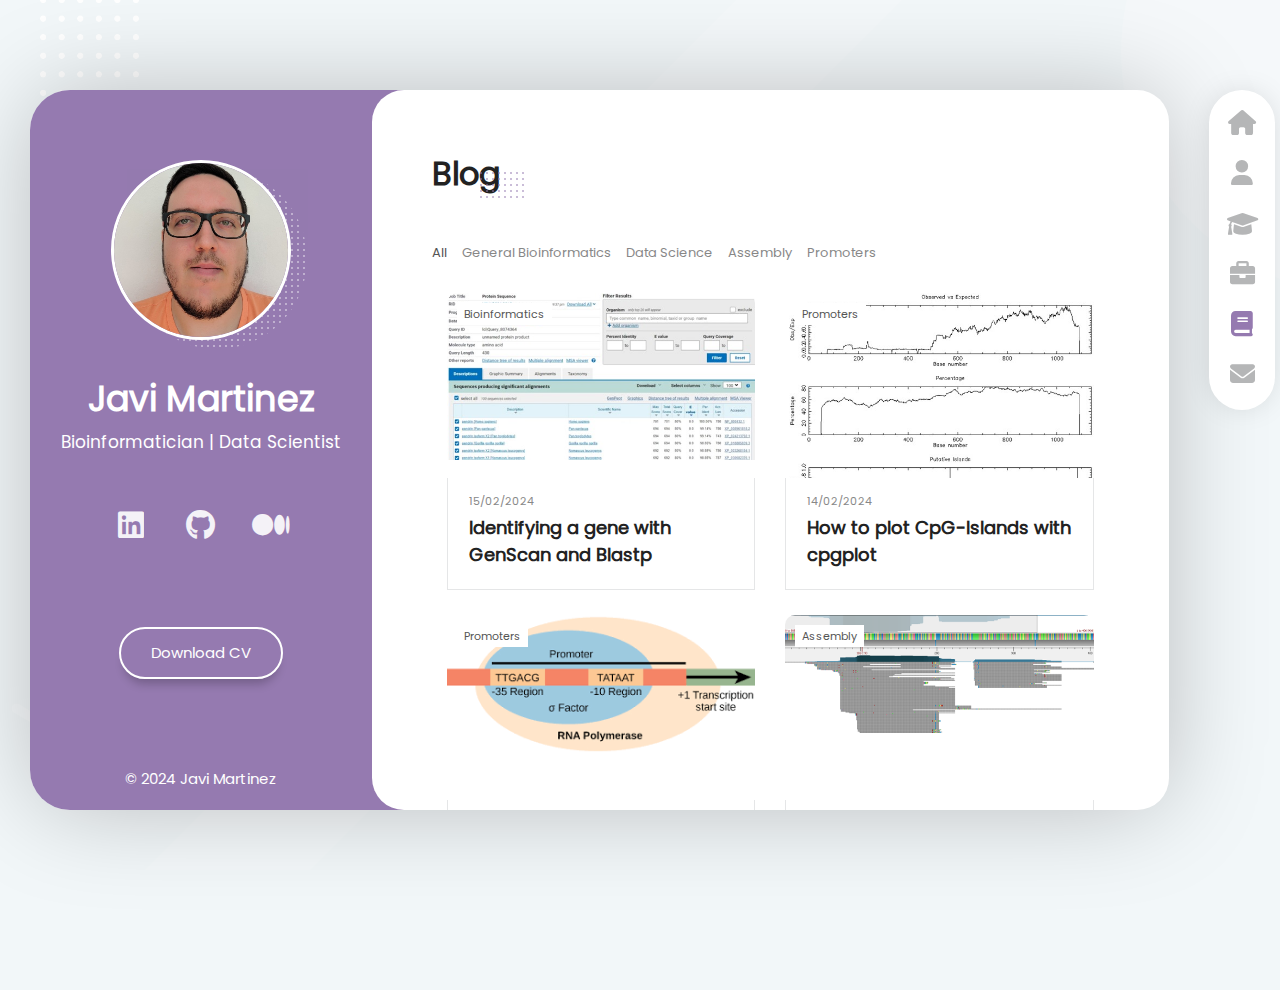
==== commit d5c46980: "genscan y blastp post" ====
--- a/blog.html
+++ b/blog.html
@@ -129,7 +129,7 @@
                             <a href="#" class="blog__link" data-category="Introductionbioinformatics">General Bioinformatics</a>
                         </li>
                         <li class="blog__option">
-                            <a href="#" class="blog__link" data-category="Introductiondatascience">General Data Science</a>
+                            <a href="#" class="blog__link" data-category="Introductiondatascience">Data Science</a>
                         </li>
                         <li class="blog__option">
                             <a href="#" class="blog__link" data-category="assembly">Assembly</a>
@@ -140,6 +140,25 @@
                     </ul>
                 </nav>
                 <section class="blog__articles">
+                    <article class="articles__article" data-category="Introductionbioinformatics">
+                        <div class="article__top">
+                            <div class="article__category">Bioinformatics</div>
+                            <a href="https://javimartinezbio.medium.com/identifying-a-gene-with-genscan-and-blastp-2514148e777a" class="article__image-link" target="_blank">
+                                <div class="article__mask">
+                                    <img src="assets/img/genscanyblastp.jpg" class="article__image">
+                                </div>
+                                <div class="article__logo">
+                                    <i class="fa-solid fa-book article__icon"></i>
+                                </div>
+                            </a>
+                        </div>
+                        <div class="article__bottom">
+                            <time class="article__date" datetime="2024-08-30">15/02/2024</time>
+                            <a href="" class="article__link">
+                                <h2 class="article__title">Identifying a gene with GenScan and Blastp</h2>
+                            </a>
+                        </div>
+                    </article>
                     <article class="articles__article" data-category="promoters">
                         <div class="article__top">
                             <div class="article__category">Promoters</div>
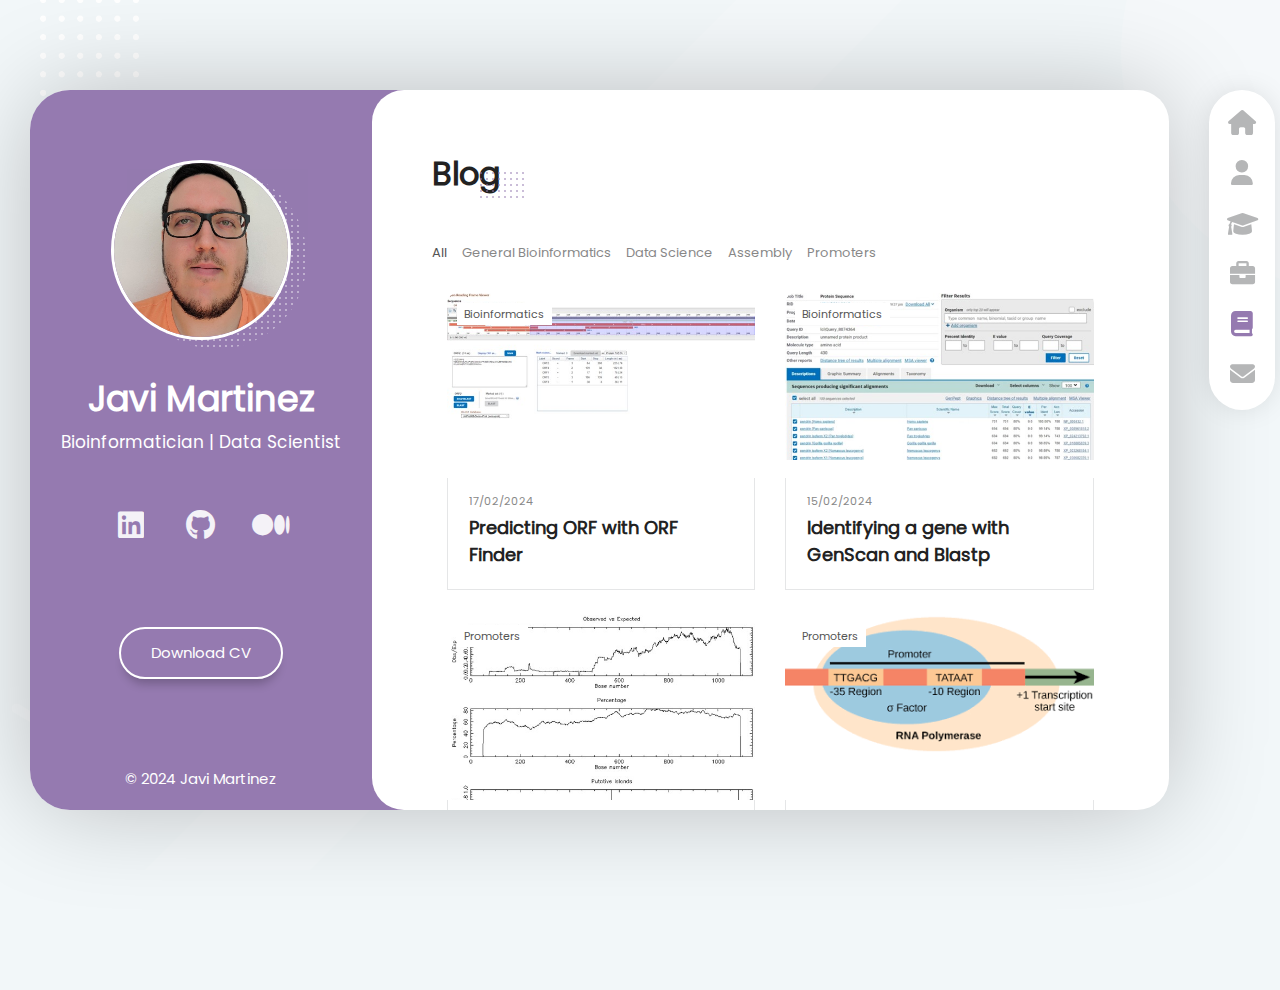
==== commit ceb6fc82: "orf finder post" ====
--- a/blog.html
+++ b/blog.html
@@ -143,6 +143,25 @@
                     <article class="articles__article" data-category="Introductionbioinformatics">
                         <div class="article__top">
                             <div class="article__category">Bioinformatics</div>
+                            <a href="https://javimartinezbio.medium.com/predicting-orf-with-orf-finder-90e9097f3d88" class="article__image-link" target="_blank">
+                                <div class="article__mask">
+                                    <img src="assets/img/orffinder.jpg" class="article__image">
+                                </div>
+                                <div class="article__logo">
+                                    <i class="fa-solid fa-book article__icon"></i>
+                                </div>
+                            </a>
+                        </div>
+                        <div class="article__bottom">
+                            <time class="article__date" datetime="2024-08-30">17/02/2024</time>
+                            <a href="" class="article__link">
+                                <h2 class="article__title">Predicting ORF with ORF Finder</h2>
+                            </a>
+                        </div>
+                    </article>
+                    <article class="articles__article" data-category="Introductionbioinformatics">
+                        <div class="article__top">
+                            <div class="article__category">Bioinformatics</div>
                             <a href="https://javimartinezbio.medium.com/identifying-a-gene-with-genscan-and-blastp-2514148e777a" class="article__image-link" target="_blank">
                                 <div class="article__mask">
                                     <img src="assets/img/genscanyblastp.jpg" class="article__image">
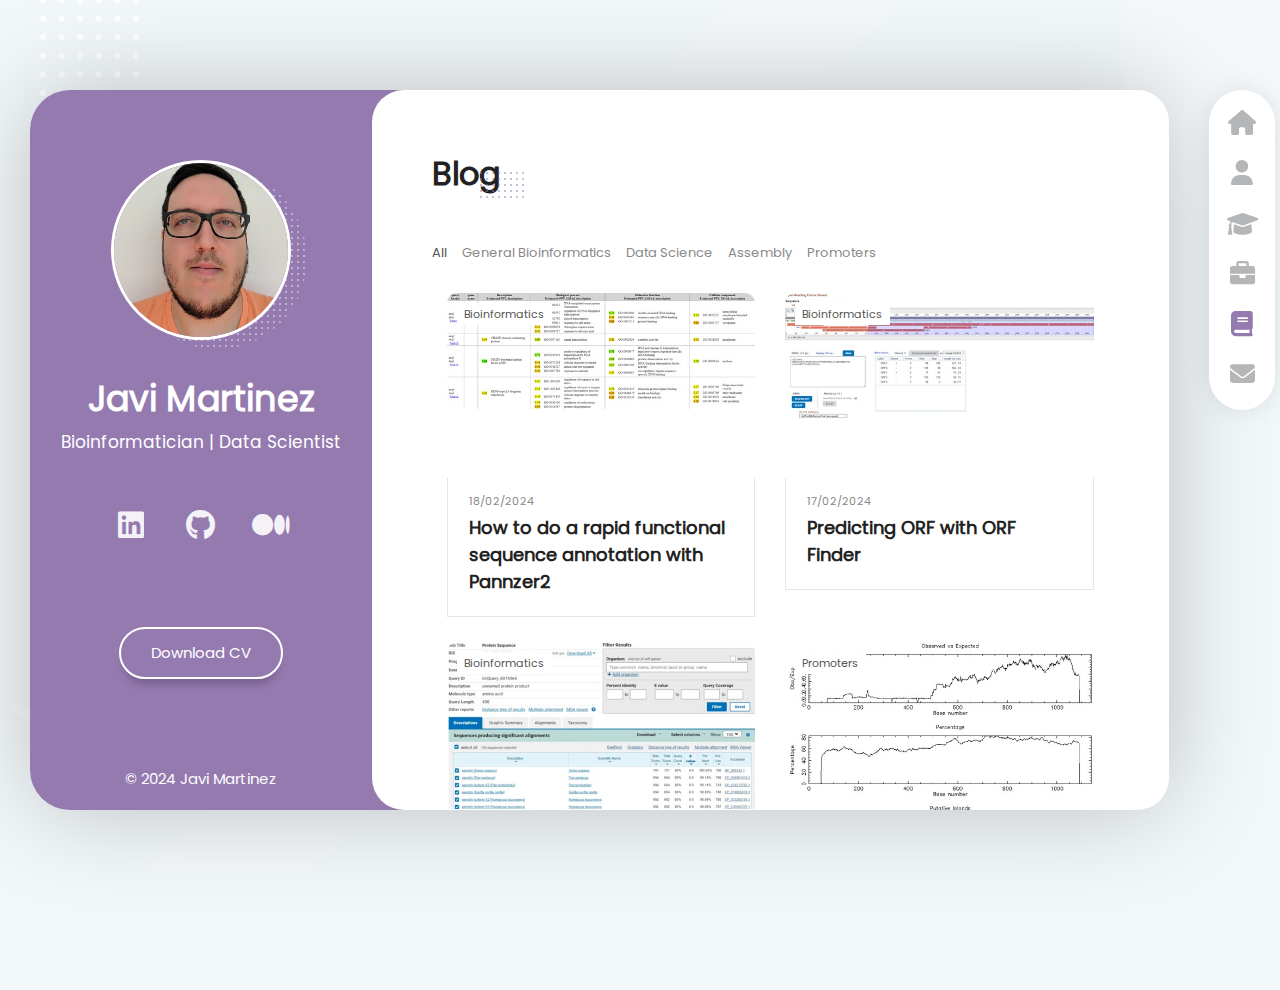
==== commit f690c55d: "pannzer2 post" ====
--- a/blog.html
+++ b/blog.html
@@ -143,6 +143,25 @@
                     <article class="articles__article" data-category="Introductionbioinformatics">
                         <div class="article__top">
                             <div class="article__category">Bioinformatics</div>
+                            <a href="https://javimartinezbio.medium.com/how-to-do-a-rapid-functional-sequence-annotation-with-pannzer-30f49b4eee9a" class="article__image-link" target="_blank">
+                                <div class="article__mask">
+                                    <img src="assets/img/pannzerpost.jpg" class="article__image">
+                                </div>
+                                <div class="article__logo">
+                                    <i class="fa-solid fa-book article__icon"></i>
+                                </div>
+                            </a>
+                        </div>
+                        <div class="article__bottom">
+                            <time class="article__date" datetime="2024-08-30">18/02/2024</time>
+                            <a href="" class="article__link">
+                                <h2 class="article__title">How to do a rapid functional sequence annotation with Pannzer2</h2>
+                            </a>
+                        </div>
+                    </article>
+                    <article class="articles__article" data-category="Introductionbioinformatics">
+                        <div class="article__top">
+                            <div class="article__category">Bioinformatics</div>
                             <a href="https://javimartinezbio.medium.com/predicting-orf-with-orf-finder-90e9097f3d88" class="article__image-link" target="_blank">
                                 <div class="article__mask">
                                     <img src="assets/img/orffinder.jpg" class="article__image">
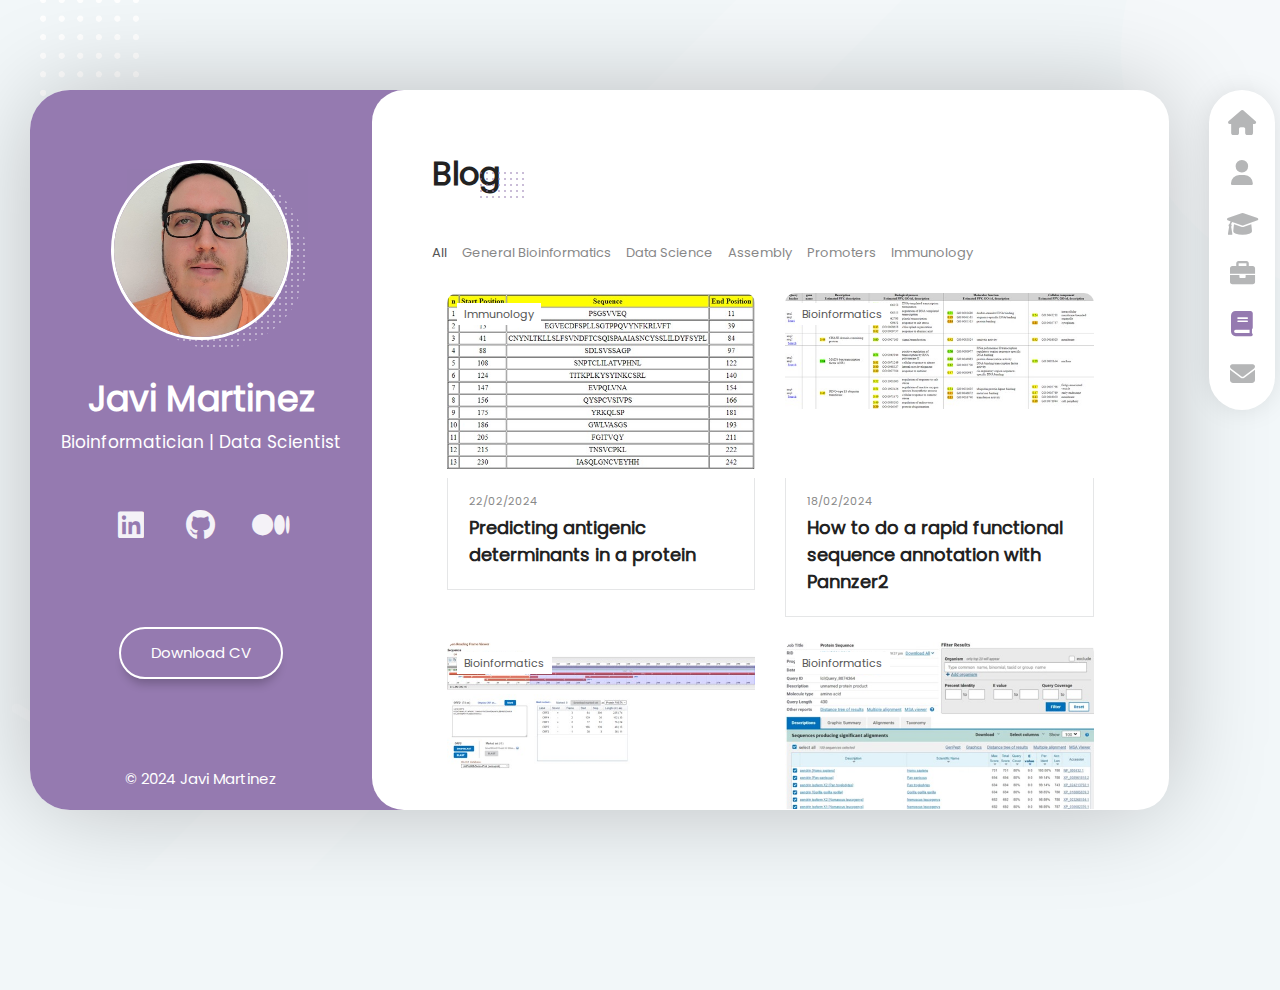
==== commit d034adb8: "antigenic determinant post" ====
--- a/blog.html
+++ b/blog.html
@@ -137,9 +137,31 @@
                         <li class="blog__option">
                             <a href="#" class="blog__link" data-category="promoters">Promoters</a>
                         </li>
+                        <li class="blog__option">
+                            <a href="#" class="blog__link" data-category="immunology">Immunology</a>
+                        </li>
                     </ul>
                 </nav>
                 <section class="blog__articles">
+                    <article class="articles__article" data-category="immunology">
+                        <div class="article__top">
+                            <div class="article__category">Immunology</div>
+                            <a href="https://javimartinezbio.medium.com/predicting-antigenic-determinants-in-a-protein-2b134bd110f2" class="article__image-link" target="_blank">
+                                <div class="article__mask">
+                                    <img src="assets/img/antigenicdeterminantpost.jpg" class="article__image">
+                                </div>
+                                <div class="article__logo">
+                                    <i class="fa-solid fa-book article__icon"></i>
+                                </div>
+                            </a>
+                        </div>
+                        <div class="article__bottom">
+                            <time class="article__date" datetime="2024-08-30">22/02/2024</time>
+                            <a href="" class="article__link">
+                                <h2 class="article__title">Predicting antigenic determinants in a protein</h2>
+                            </a>
+                        </div>
+                    </article>
                     <article class="articles__article" data-category="Introductionbioinformatics">
                         <div class="article__top">
                             <div class="article__category">Bioinformatics</div>
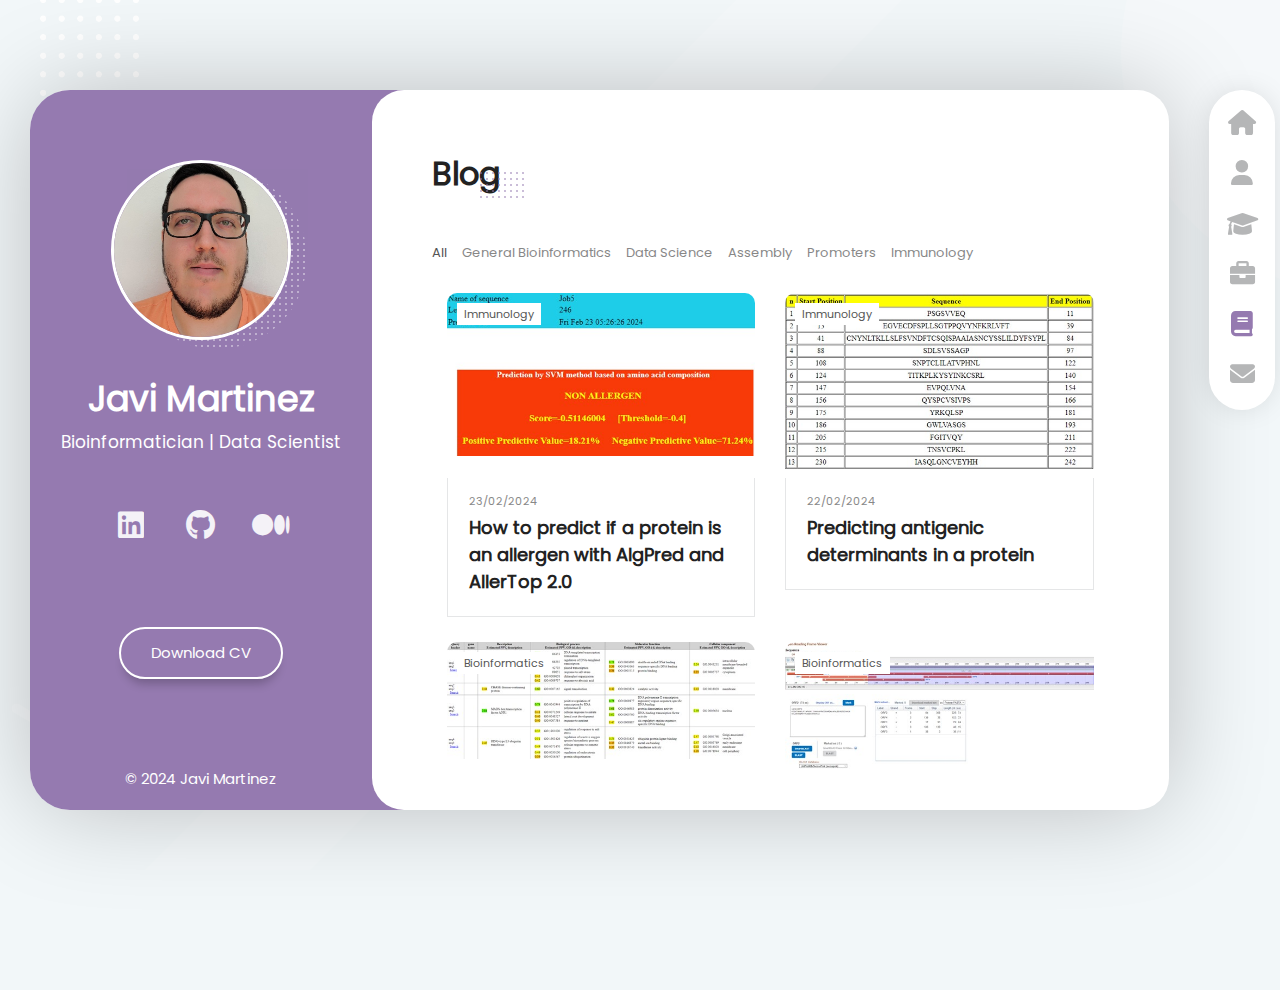
==== commit 7e517eb2: "predict allergen post" ====
--- a/blog.html
+++ b/blog.html
@@ -146,6 +146,25 @@
                     <article class="articles__article" data-category="immunology">
                         <div class="article__top">
                             <div class="article__category">Immunology</div>
+                            <a href="https://javimartinezbio.medium.com/how-to-predict-if-a-protein-is-an-allergen-with-algpred-and-allertop-2-0-54252755a637" class="article__image-link" target="_blank">
+                                <div class="article__mask">
+                                    <img src="assets/img/predictallergen.jpg" class="article__image">
+                                </div>
+                                <div class="article__logo">
+                                    <i class="fa-solid fa-book article__icon"></i>
+                                </div>
+                            </a>
+                        </div>
+                        <div class="article__bottom">
+                            <time class="article__date" datetime="2024-08-30">23/02/2024</time>
+                            <a href="" class="article__link">
+                                <h2 class="article__title">How to predict if a protein is an allergen with AlgPred and AllerTop 2.0</h2>
+                            </a>
+                        </div>
+                    </article>
+                    <article class="articles__article" data-category="immunology">
+                        <div class="article__top">
+                            <div class="article__category">Immunology</div>
                             <a href="https://javimartinezbio.medium.com/predicting-antigenic-determinants-in-a-protein-2b134bd110f2" class="article__image-link" target="_blank">
                                 <div class="article__mask">
                                     <img src="assets/img/antigenicdeterminantpost.jpg" class="article__image">
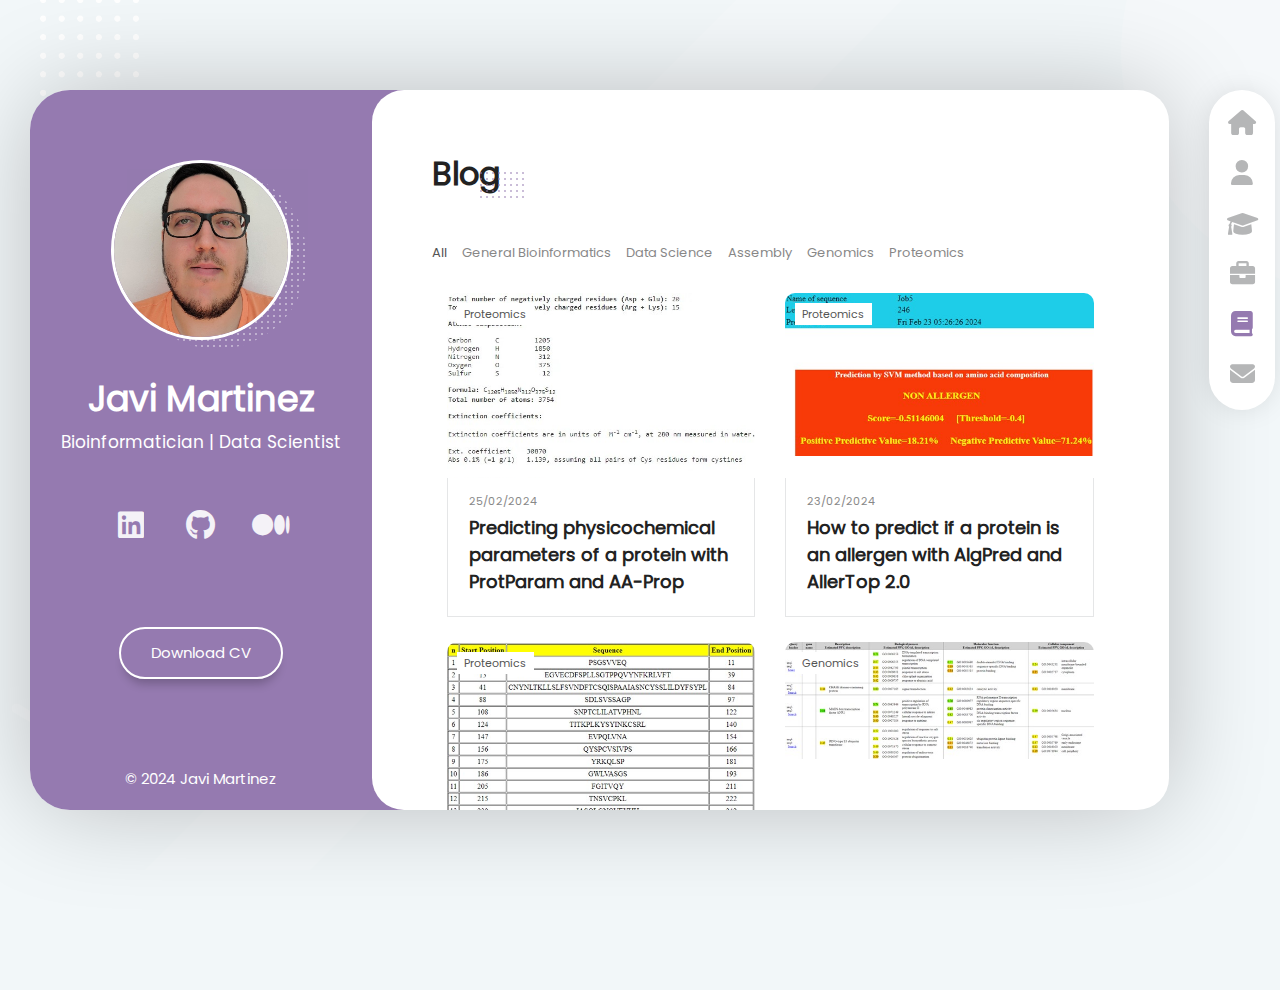
==== commit 53ab327c: "protparam post" ====
--- a/blog.html
+++ b/blog.html
@@ -135,17 +135,42 @@
                             <a href="#" class="blog__link" data-category="assembly">Assembly</a>
                         </li>
                         <li class="blog__option">
-                            <a href="#" class="blog__link" data-category="promoters">Promoters</a>
-                        </li>
-                        <li class="blog__option">
-                            <a href="#" class="blog__link" data-category="immunology">Immunology</a>
-                        </li>
+                            <a href="#" class="blog__link" data-category="genomics">Genomics</a>
+                        </li>
+                        <!-- <li class="blog__option">
+                            <a href="#" class="blog__link" data-category="transcriptomics">Transcriptomics</a>
+                        </li> -->
+                        <li class="blog__option">
+                            <a href="#" class="blog__link" data-category="proteomics">Proteomics</a>
+                        </li>
+                        <!-- <li class="blog__option">
+                            <a href="#" class="blog__link" data-category="metabolomics">Metabolomics</a>
+                        </li> -->
                     </ul>
                 </nav>
                 <section class="blog__articles">
-                    <article class="articles__article" data-category="immunology">
-                        <div class="article__top">
-                            <div class="article__category">Immunology</div>
+                    <article class="articles__article" data-category="proteomics">
+                        <div class="article__top">
+                            <div class="article__category">Proteomics</div>
+                            <a href="https://javimartinezbio.medium.com/predicting-physicochemical-parameters-of-a-protein-with-protparam-and-aa-prop-ec8f4f6c62a2" class="article__image-link" target="_blank">
+                                <div class="article__mask">
+                                    <img src="assets/img/protparamspost.jpg" class="article__image">
+                                </div>
+                                <div class="article__logo">
+                                    <i class="fa-solid fa-book article__icon"></i>
+                                </div>
+                            </a>
+                        </div>
+                        <div class="article__bottom">
+                            <time class="article__date" datetime="2024-08-30">25/02/2024</time>
+                            <a href="" class="article__link">
+                                <h2 class="article__title">Predicting physicochemical parameters of a protein with ProtParam and AA-Prop</h2>
+                            </a>
+                        </div>
+                    </article>
+                    <article class="articles__article" data-category="proteomics">
+                        <div class="article__top">
+                            <div class="article__category">Proteomics</div>
                             <a href="https://javimartinezbio.medium.com/how-to-predict-if-a-protein-is-an-allergen-with-algpred-and-allertop-2-0-54252755a637" class="article__image-link" target="_blank">
                                 <div class="article__mask">
                                     <img src="assets/img/predictallergen.jpg" class="article__image">
@@ -162,9 +187,9 @@
                             </a>
                         </div>
                     </article>
-                    <article class="articles__article" data-category="immunology">
-                        <div class="article__top">
-                            <div class="article__category">Immunology</div>
+                    <article class="articles__article" data-category="proteomics">
+                        <div class="article__top">
+                            <div class="article__category">Proteomics</div>
                             <a href="https://javimartinezbio.medium.com/predicting-antigenic-determinants-in-a-protein-2b134bd110f2" class="article__image-link" target="_blank">
                                 <div class="article__mask">
                                     <img src="assets/img/antigenicdeterminantpost.jpg" class="article__image">
@@ -181,9 +206,9 @@
                             </a>
                         </div>
                     </article>
-                    <article class="articles__article" data-category="Introductionbioinformatics">
-                        <div class="article__top">
-                            <div class="article__category">Bioinformatics</div>
+                    <article class="articles__article" data-category="genomics">
+                        <div class="article__top">
+                            <div class="article__category">Genomics</div>
                             <a href="https://javimartinezbio.medium.com/how-to-do-a-rapid-functional-sequence-annotation-with-pannzer-30f49b4eee9a" class="article__image-link" target="_blank">
                                 <div class="article__mask">
                                     <img src="assets/img/pannzerpost.jpg" class="article__image">
@@ -200,9 +225,9 @@
                             </a>
                         </div>
                     </article>
-                    <article class="articles__article" data-category="Introductionbioinformatics">
-                        <div class="article__top">
-                            <div class="article__category">Bioinformatics</div>
+                    <article class="articles__article" data-category="genomics">
+                        <div class="article__top">
+                            <div class="article__category">Genomics</div>
                             <a href="https://javimartinezbio.medium.com/predicting-orf-with-orf-finder-90e9097f3d88" class="article__image-link" target="_blank">
                                 <div class="article__mask">
                                     <img src="assets/img/orffinder.jpg" class="article__image">
@@ -219,9 +244,9 @@
                             </a>
                         </div>
                     </article>
-                    <article class="articles__article" data-category="Introductionbioinformatics">
-                        <div class="article__top">
-                            <div class="article__category">Bioinformatics</div>
+                    <article class="articles__article" data-category="genomics">
+                        <div class="article__top">
+                            <div class="article__category">Genomics</div>
                             <a href="https://javimartinezbio.medium.com/identifying-a-gene-with-genscan-and-blastp-2514148e777a" class="article__image-link" target="_blank">
                                 <div class="article__mask">
                                     <img src="assets/img/genscanyblastp.jpg" class="article__image">
@@ -238,9 +263,9 @@
                             </a>
                         </div>
                     </article>
-                    <article class="articles__article" data-category="promoters">
-                        <div class="article__top">
-                            <div class="article__category">Promoters</div>
+                    <article class="articles__article" data-category="genomics">
+                        <div class="article__top">
+                            <div class="article__category">Genomics</div>
                             <a href="https://javimartinezbio.medium.com/how-to-plot-cpg-islands-with-cpgplot-89b939dc20ae" class="article__image-link" target="_blank">
                                 <div class="article__mask">
                                     <img src="assets/img/cpgplot.jpg" class="article__image">
@@ -257,9 +282,9 @@
                             </a>
                         </div>
                     </article>
-                    <article class="articles__article" data-category="promoters">
-                        <div class="article__top">
-                            <div class="article__category">Promoters</div>
+                    <article class="articles__article" data-category="genomics">
+                        <div class="article__top">
+                            <div class="article__category">Genomics</div>
                             <a href="https://javimartinezbio.medium.com/how-to-predict-promoters-in-eukaryotic-dna-with-nnpp-2cdaf3b7ef02" class="article__image-link" target="_blank">
                                 <div class="article__mask">
                                     <img src="assets/img/promoterprediction.png" class="article__image">
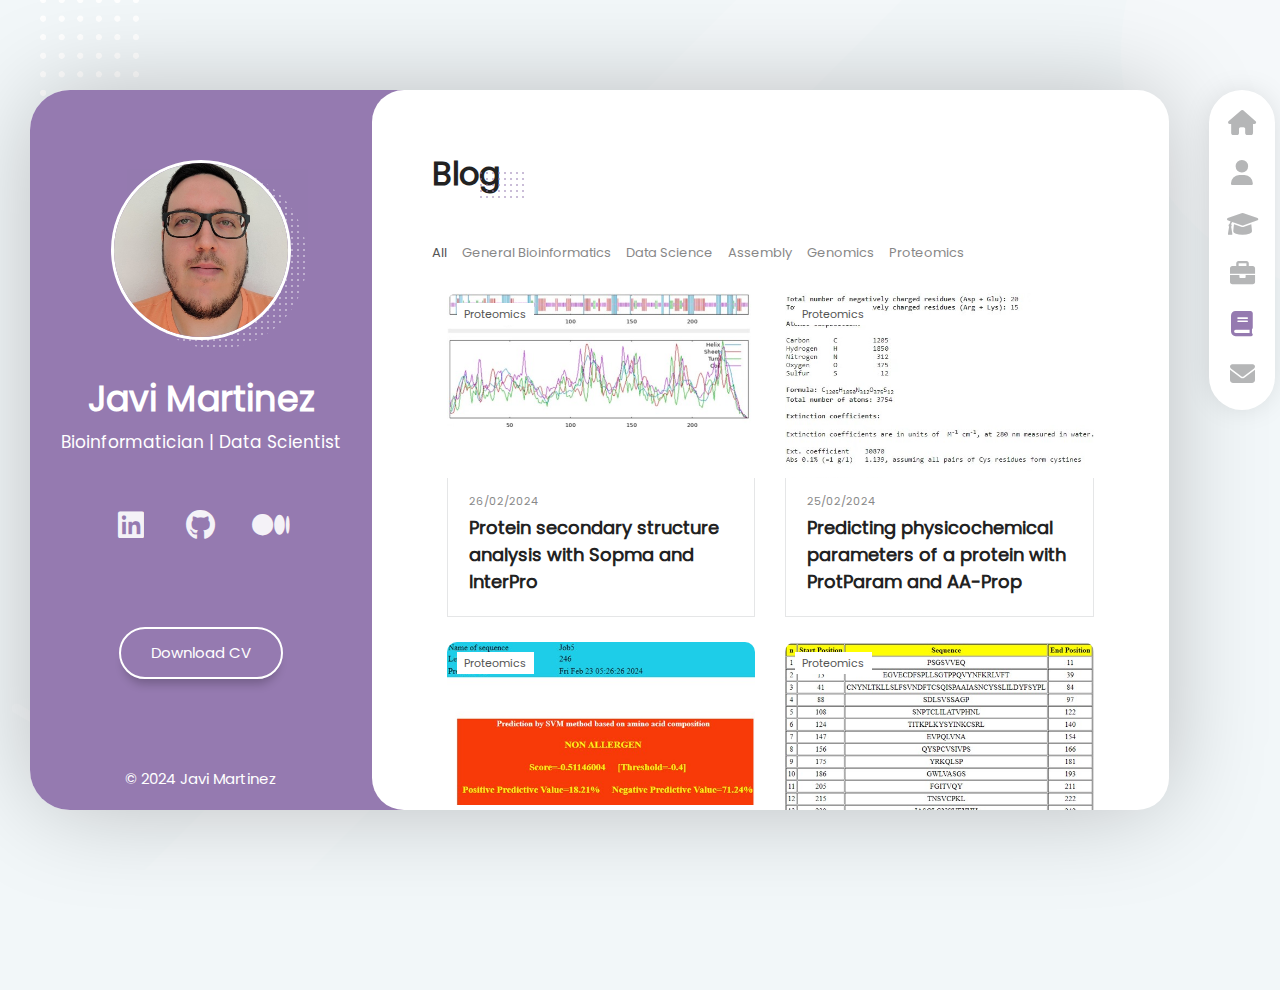
==== commit c6c8c5f6: "secondarystructure post" ====
--- a/blog.html
+++ b/blog.html
@@ -152,6 +152,25 @@
                     <article class="articles__article" data-category="proteomics">
                         <div class="article__top">
                             <div class="article__category">Proteomics</div>
+                            <a href="https://javimartinezbio.medium.com/protein-secondary-structure-analysis-with-sopma-and-interpro-7b5a0cd1c80e" class="article__image-link" target="_blank">
+                                <div class="article__mask">
+                                    <img src="assets/img/secondarystructurepost.jpg" class="article__image">
+                                </div>
+                                <div class="article__logo">
+                                    <i class="fa-solid fa-book article__icon"></i>
+                                </div>
+                            </a>
+                        </div>
+                        <div class="article__bottom">
+                            <time class="article__date" datetime="2024-08-30">26/02/2024</time>
+                            <a href="" class="article__link">
+                                <h2 class="article__title">Protein secondary structure analysis with Sopma and InterPro</h2>
+                            </a>
+                        </div>
+                    </article>
+                    <article class="articles__article" data-category="proteomics">
+                        <div class="article__top">
+                            <div class="article__category">Proteomics</div>
                             <a href="https://javimartinezbio.medium.com/predicting-physicochemical-parameters-of-a-protein-with-protparam-and-aa-prop-ec8f4f6c62a2" class="article__image-link" target="_blank">
                                 <div class="article__mask">
                                     <img src="assets/img/protparamspost.jpg" class="article__image">
